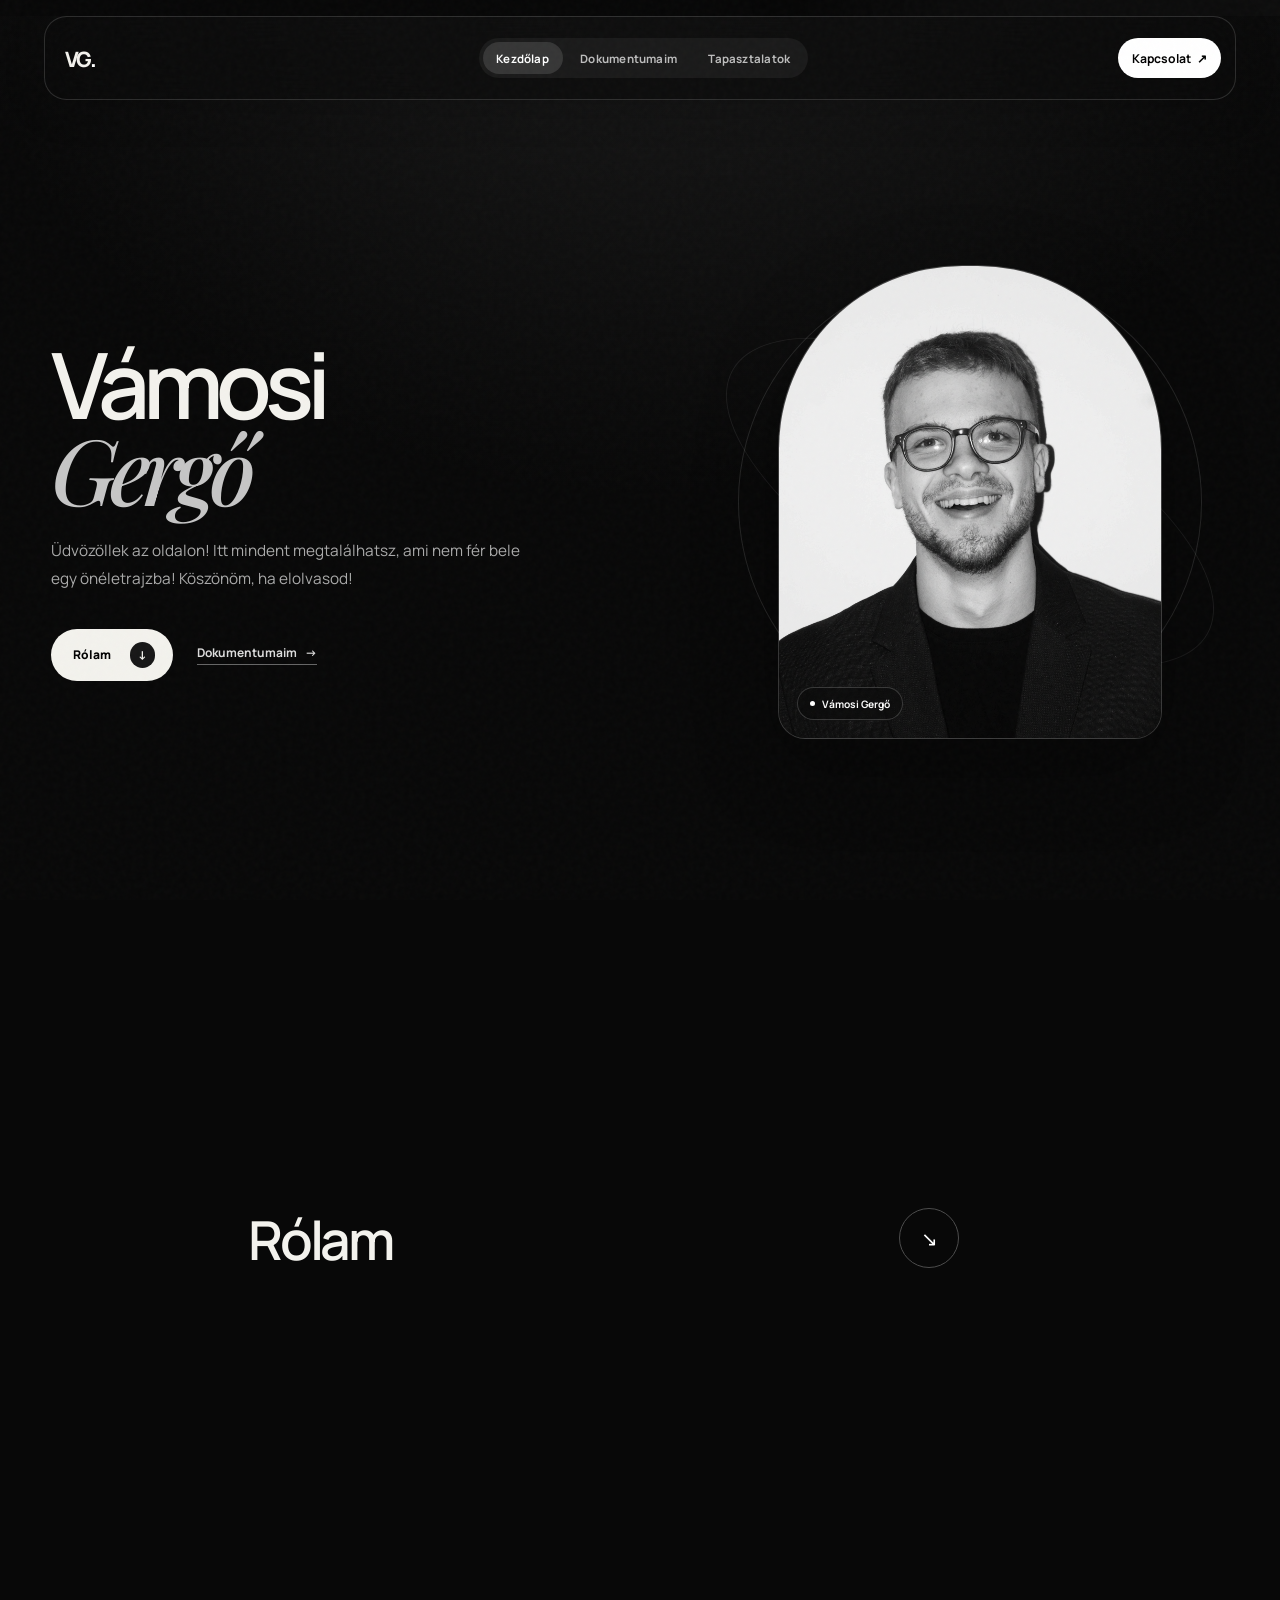
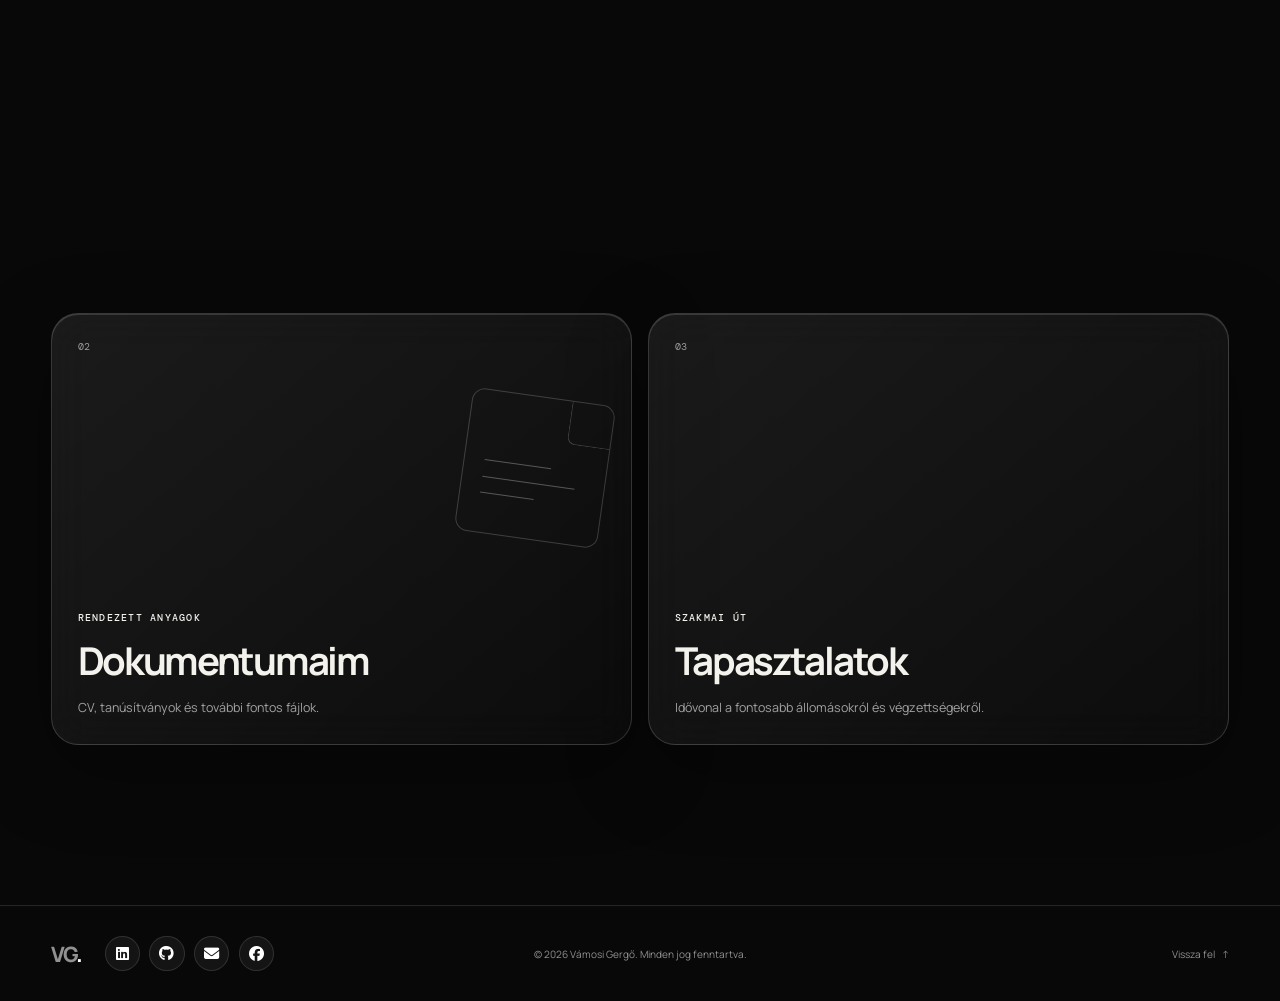
==== index.html @ 16d4373c "full_site" ====
<!doctype html>
<html lang="hu">
  <head>
    <meta charset="UTF-8" />
    <meta name="viewport" content="width=device-width, initial-scale=1.0" />
    <meta name="description" content="Vámosi Gergő személyes portfóliója." />
    <title>Vámosi Gergő — Portfólió</title>
    <link rel="stylesheet" href="styles.css" />
    <link rel="stylesheet" href="https://cdnjs.cloudflare.com/ajax/libs/font-awesome/6.5.2/css/all.min.css" />
  </head>
  <body data-page="home">
    <div class="noise" aria-hidden="true"></div>
    <div class="aurora aurora--one" aria-hidden="true"></div>
    <div class="aurora aurora--two" aria-hidden="true"></div>

    <header class="site-header">
      <a class="brand" href="index.html" aria-label="Vámosi Gergő — Kezdőlap">VG<span>.</span></a>
      <button class="nav-toggle" type="button" aria-label="Navigáció megnyitása" aria-expanded="false">
        <span></span><span></span>
      </button>
      <nav class="site-nav" aria-label="Fő navigáció">
        <a class="is-active" href="index.html">Kezdőlap</a>
        <a href="documents.html">Dokumentumaim</a>
        <a href="experience.html">Tapasztalatok</a>
      </nav>
      <a class="header-cta"  target="_blank"href="https://hu.linkedin.com/in/gergő-vámosi-6b84512a4">Kapcsolat <span aria-hidden="true">↗</span></a>
    </header>

    <main>
      <section class="hero page-shell">
        <div class="hero__copy reveal">
          <h1>Vámosi<br /><em>Gergő</em></h1>
          <p class="hero__text">Üdvözöllek az oldalon! Itt mindent megtalálhatsz, ami nem fér bele egy önéletrajzba! Köszönöm, ha elolvasod! </p>
          <div class="hero__actions">
            <a class="button button--light" href="#rolam">Rólam <span aria-hidden="true">↓</span></a>
            <a class="text-link" href="documents.html">Dokumentumaim <span aria-hidden="true">→</span></a>
          </div>
        </div>

        <div class="hero__visual reveal reveal--late">
          <div class="portrait-card glass-card">
            <!-- Cseréld az src értékét a saját képed elérési útjára, például: assets/gergo.jpg -->
            <img src="assets/vamosi_01.JPG" alt="Vámosi Gergő portréjának helye" />
            <div class="portrait-card__shine" aria-hidden="true"></div>
            <div class="portrait-card__tag"><span></span>Vámosi Gergő</div>
          </div>
          <div class="orbit orbit--one" aria-hidden="true"></div>
          <div class="orbit orbit--two" aria-hidden="true"></div>
          <p class="vertical-label"></p>
        </div>
      </section>

      

      <section class="intro page-shell" id="rolam">
        <p class="section-number reveal"></p>
        <div class="intro__statement reveal">
          <p>Rólam<span></span></p>
        </div>
        <div class="intro__meta reveal">
          <p></p>
          <a class="round-arrow" href="experience.html" aria-label="Tapasztalatok megnyitása"><span>↘</span></a>
        </div>
      </section>

      <section class="about page-shell reveal">
    <div class="about-card glass-card">
        <div class="about-content" id="aboutContent">

            <p>
                Vámosi Gergő vagyok, mérnökinformatikus hallgató az Óbudai Egyetemen, ahol mesterséges intelligencia specializáción folytatom tanulmányaimat. 
                Már az egyetemi éveim alatt is arra törekedek, hogy az elméleti tudást valódi projektekben és vállalati környezetben szerzett tapasztalatokkal egészítsem ki. 
                Hiszem, hogy a folyamatos fejlődés, az önképzés és az új technológiák iránti nyitottság azok az értékek, amelyek hosszú távon sikeressé tehetnek ebben a szakmában. 

                <br><br>

                Érettségimet és B2-es komplex angol nyelvvizsgámat a Vajda Péter Evangélikus Gimnáziumban szereztem. Ezekben az években kezdett el értékelni a technológia és a Mesterséges Intelligencia. 

                <br><br>

                Korábban a Magyar Telekomnál dolgoztam chat support pozícióban, ahol elsősorban ügyfelek technikai problémáit igyekeztem megoldani.
                Ez az időszak kiváló kommunikációs készséget, türelmet és proaktív szemléletet adott számomra, amelyek a mai napig fontos részét képezik a munkavégzésemnek.

                <br><br>

                Jelenleg IT Support Specialistként dolgozom az Orbico Hungary-nél, ahol napi szinten foglalkozom vállalati informatikai rendszerek támogatásával, és különböző Microsoft technológiák alkalmazásával. 
                A cégméretnek köszönhetően több szerepkörben is kipróbálhatom magam. Low-code/no-code programok karbantartásán is dolgozom, illetve ezeknek a továbbfejlesztését is végzem. Teljeskörűen elkészítettem egy Teamsbe integrált céges Copilot Agentet. Egyedi system prompt, knowledge management, illetve scenario kezelés. 
                
              

                <br><br>
                A legnagyobb érdeklődési területem a mesterséges intelligencia, különösen a gépi látás (Computer Vision), a mélytanulás és az intelligens automatizálási megoldások fejlesztése. Egyetemi szakdolgozatom témája a számítógépes látás gyakorlati alkalmazása a nagyüzemi állattartásban. Algoritmusokat vizsgálok, hogy melyek alkalmazhatóak a legmegbízhatóbban egy nagyüzemi környezetben.
                Több programozási nyelvet és technológiát is használok, többek között Python, C#, Java, Kotlin, SQL, HTML, CSS és JavaScript környezetekben dolgozom. Ismerem a .NET MAUI keretrendszert, relációs adatbázisokat, valamint adatfeldolgozási és gépi tanulási könyvtárakat, például az OpenCV-t, TensorFlow-t, Pandast és NumPy-t. Emellett foglalkoztam Apache Sparkkal, Databricks környezettel és Big Data technológiákkal is.
                Emellett pedig egy Prompt Engineering képzést is elvégeztem, ahol a legmodernebb promptolási technikákat ismerhettem meg.

                <br><br>
                A munka mellett fontos szerepet kap az életemben a sport és az egészséges életmód. Rendszeresen járok edzőterembe, mert úgy gondolom, hogy a fizikai és a mentális teljesítmény szorosan összefügg. Szabadidőmben szívesen foglalkozom videószerkesztéssel, weboldalak készítésével, valamint különböző személyes informatikai projektekkel is, amelyek lehetőséget adnak arra, hogy új technológiákat próbáljak ki és kreatív ötleteimet megvalósítsam.
                Nyitott, motivált és kitartó személyiségnek tartom magam. Szeretek csapatban dolgozni, ugyanakkor önállóan is hatékonyan oldom meg a rám bízott feladatokat - nem félek kérdezni. :D
            </p>
        </div>
        <div class="about-overlay" id="aboutOverlay"></div>
        <button id="aboutButton" class="about-button">
            ↓ Tovább olvasom
        </button>
    </div>
</section>

      <section class="feature-grid page-shell">
        <a class="feature-card glass-card tilt-card reveal" href="documents.html">
          <div class="feature-card__top"><span>02</span><span class="feature-card__arrow">↗</span></div>
          <div>
            <p class="feature-card__label">RENDEZETT ANYAGOK</p>
            <h2>Dokumentumaim</h2>
            <p>CV, tanúsítványok és további fontos fájlok.</p>
          </div>
          <div class="feature-card__symbol symbol-doc" aria-hidden="true"><i></i><i></i><i></i></div>
        </a>
        <a class="feature-card glass-card tilt-card reveal reveal--late" href="experience.html">
          <div class="feature-card__top"><span>03</span><span class="feature-card__arrow">↗</span></div>
          <div>
            <p class="feature-card__label">SZAKMAI ÚT</p>
            <h2>Tapasztalatok</h2>
            <p>Idővonal a fontosabb állomásokról és végzettségekről.</p>
          </div>
          <div class="feature-card__symbol symbol-path" aria-hidden="true"><i></i><i></i><i></i><i></i></div>
        </a>
      </section>

      

      
    </main>

   <footer class="site-footer page-shell">
  
  <div class="footer-left">
    <a class="brand" href="index.html">VG<span>.</span></a>
    
    <div class="footer-social">
      
      <a href="https://hu.linkedin.com/in/gergő-vámosi-6b84512a4" target="_blank" rel="noopener noreferrer" aria-label="LinkedIn">
        <i class="fa-brands fa-linkedin"></i>
      </a>
      
      
      <a href="https://github.com/..." target="_blank" rel="noopener noreferrer" aria-label="GitHub">
        <i class="fa-brands fa-github"></i>
      </a>
      
      
      <a href="mailto:vamosi.gergo04@gmail.com" aria-label="Email">
        <i class="fa-solid fa-envelope"></i>
      </a>
      
      
      <a href="https://www.facebook.com/profile.php?id=100009071117938" target="_blank" rel="noopener noreferrer" aria-label="Facebook">
        <i class="fa-brands fa-facebook"></i>
      </a>
    </div>
  </div>

  
  <p>© <span data-year></span> Vámosi Gergő. Minden jog fenntartva.</p>
  <a href="#top" class="back-to-top">Vissza fel <span>↑</span></a>
</footer>

    <script src="script.js"></script>
  </body>
</html>
---- styles.css ----
@import url('https://fonts.googleapis.com/css2?family=DM+Mono:wght@400;500&family=Manrope:wght@400;500;600;700;800&family=Playfair+Display:ital,wght@0,500;0,600;1,500;1,600&display=swap');

:root {
  --ink: #080808;
  --ink-soft: #101011;
  --paper: #f3f2ed;
  --muted: #888888;
  --line: rgba(255, 255, 255, 0.12);
  --glass: rgba(255, 255, 255, 0.05);
  --glass-strong: rgba(255, 255, 255, 0.1);
  --accent: #ffffff;
  --blue: #b0b0b0;
  --max-width: 1280px;
  --page-padding: clamp(1.25rem, 4vw, 4rem);
  --header-height: 5.25rem;
  --scroll-y: 0px;
}

* { box-sizing: border-box; }
html { scroll-behavior: smooth; background: var(--ink); }
body {
  min-width: 320px;
  margin: 0;
  overflow-x: hidden;
  color: var(--paper);
  background: radial-gradient(circle at 50% -10%, #1e1e1e 0, var(--ink) 46rem);
  font-family: "Manrope", "Helvetica Neue", Arial, sans-serif;
  -webkit-font-smoothing: antialiased;
}
a { color: inherit; text-decoration: none; }
button { font: inherit; }
::selection { color: var(--ink); background: var(--accent); }

.page-shell { width: min(100%, var(--max-width)); margin-inline: auto; padding-inline: var(--page-padding); }
.noise { position: fixed; z-index: 20; inset: 0; opacity: .035; pointer-events: none; background-image: url("data:image/svg+xml,%3Csvg viewBox='0 0 180 180' xmlns='http://www.w3.org/2000/svg'%3E%3Cfilter id='n'%3E%3CfeTurbulence type='fractalNoise' baseFrequency='.9' numOctaves='4' stitchTiles='stitch'/%3E%3C/filter%3E%3Crect width='100%25' height='100%25' filter='url(%23n)' opacity='.75'/%3E%3C/svg%3E"); }
.aurora { position: fixed; z-index: -1; width: 42rem; height: 42rem; border-radius: 50%; filter: blur(70px); pointer-events: none; opacity: .12; transform: translate3d(0, calc(var(--scroll-y) * -0.08), 0); will-change: transform; }
.aurora--one { top: -24rem; right: -16rem; background: #333333; }
.aurora--two { top: 40%; left: -30rem; background: #222222; opacity: .15; }
.aurora--three { right: -24rem; bottom: -18rem; background: #1a1a1a; opacity: .12; }

.site-header {
  position: sticky; z-index: 15; top: 1rem;
  display: grid; grid-template-columns: 1fr auto 1fr; align-items: center;
  width: min(calc(100% - 2rem), 1192px); height: var(--header-height); margin: 1rem auto 0;
  padding: 0 .85rem 0 1.25rem; border: 1px solid rgba(255,255,255,.14); border-radius: 1.4rem;
  background: rgba(10, 10, 11, .61); box-shadow: 0 8px 40px rgba(0,0,0,.18);
  backdrop-filter: blur(22px) saturate(130%); -webkit-backdrop-filter: blur(22px) saturate(130%);
  transition: height .35s ease, background .35s ease, border-color .35s ease, transform .35s ease;
}
body.is-scrolled .site-header { height: 4.25rem; background: rgba(10,10,11,.81); border-color: rgba(255,255,255,.2); }
.brand { display: inline-flex; width: fit-content; align-items: baseline; font-size: 1.32rem; font-weight: 800; letter-spacing: -.12em; }
.brand span { color: var(--accent); }
.site-nav { display: flex; gap: .25rem; align-items: center; padding: .25rem; border-radius: 999px; background: rgba(255,255,255,.05); }
.site-nav a { position: relative; padding: .55rem .85rem; border-radius: 999px; color: #bdbdbd; font-size: .72rem; font-weight: 700; letter-spacing: .02em; transition: color .2s, background .2s; }
.site-nav a:hover, .site-nav a.is-active { color: #fff; background: rgba(255,255,255,.12); }
.header-cta { justify-self: end; font-size: .76rem; font-weight: 700; color: #000; padding: .7rem .9rem; border-radius: 999px; background: var(--accent); transition: transform .2s ease, box-shadow .2s ease; }
.header-cta:hover { transform: translateY(-2px); box-shadow: 0 6px 24px rgba(255,255,255,.2); }
.header-cta span { margin-left: .25rem; }
.nav-toggle { display: none; }

.hero { min-height: calc(100svh - 7.25rem); display: grid; grid-template-columns: 1.05fr .95fr; align-items: center; gap: clamp(2rem, 7vw, 8rem); padding-top: clamp(5rem, 11vh, 9rem); padding-bottom: 5rem; }
.eyebrow, .section-number, .feature-card__label, .journey-node__type, .closing__small { margin: 0; color: var(--muted); font-family: "DM Mono", monospace; font-size: .65rem; font-weight: 500; letter-spacing: .12em; line-height: 1.5; }
.eyebrow { display: flex; align-items: center; gap: .6rem; color: #dedede; }
.eyebrow__dot { width: .45rem; height: .45rem; border-radius: 50%; background: var(--accent); box-shadow: 0 0 0 .22rem rgba(255,255,255,.15); }
.hero h1, .page-heading h1 { max-width: 9ch; margin: 1.25rem 0 1.5rem; font-size: clamp(3.7rem, 7.15vw, 7.4rem); font-weight: 600; letter-spacing: -.075em; line-height: .93; }
h1 em { color: #c6c6c6; font-family: "Playfair Display", Georgia, serif; font-weight: 500; letter-spacing: -.08em; }
.hero__text { max-width: 31rem; margin: 0; color: #aaa; font-size: clamp(.93rem, 1.2vw, 1.05rem); line-height: 1.8; }
.hero__actions { display: flex; align-items: center; gap: 1.5rem; margin-top: 2.25rem; }
.button { display: inline-flex; align-items: center; gap: 1.2rem; padding: .85rem 1.1rem .85rem 1.35rem; border-radius: 999px; font-size: .75rem; font-weight: 800; transition: transform .2s ease, background .2s ease; }
.button--light { color: #000; background: var(--paper); }
.button--light:hover { transform: translateY(-3px); background: #fff; }
.button span { display: grid; place-items: center; width: 1.6rem; height: 1.6rem; border-radius: 50%; color: var(--paper); background: #171717; }
.text-link { display: inline-flex; align-items: center; gap: .5rem; color: #ddd; border-bottom: 1px solid #666; padding-bottom: .2rem; font-size: .75rem; font-weight: 700; transition: color .2s, border-color .2s; }
.text-link:hover { color: var(--accent); border-color: var(--accent); }

.hero__visual { position: relative; display: grid; place-items: center; min-height: 30rem; }
.portrait-card { position: relative; z-index: 2; width: min(100%, 24rem); aspect-ratio: .81; overflow: hidden; border-radius: 11.5rem 11.5rem 1.7rem 1.7rem; transform: translateY(calc(var(--scroll-y) * -.035)); transition: transform .15s linear; }
.glass-card { overflow: hidden; border: 1px solid rgba(255,255,255,.16); background: linear-gradient(140deg, rgba(255,255,255,.08), rgba(255,255,255,.02)); box-shadow: inset 0 1px 0 rgba(255,255,255,.14), 0 25px 80px rgba(0,0,0,.35); backdrop-filter: blur(20px) saturate(125%); -webkit-backdrop-filter: blur(20px) saturate(125%); }
.portrait-card img { width: 100%; height: 100%; display: block; object-fit: cover; }
.portrait-card__shine { position: absolute; inset: 0; pointer-events: none; background: linear-gradient(114deg, transparent 25%, rgba(255,255,255,.25) 48%, transparent 61%); transform: translateX(-110%) skewX(-15deg); animation: shine 8s ease-in-out infinite; }
.portrait-card__tag { position: absolute; bottom: 1.1rem; left: 1.1rem; display: flex; align-items: center; gap: .45rem; padding: .55rem .72rem; border: 1px solid rgba(255,255,255,.18); border-radius: 999px; background: rgba(4,4,4,.33); backdrop-filter: blur(12px); color: #fafafa; font-size: .64rem; font-weight: 700; }
.portrait-card__tag span { width: .35rem; height: .35rem; border-radius: 50%; background: var(--accent); }
.orbit { position: absolute; border: 1px solid rgba(255,255,255,.12); border-radius: 50%; }
.orbit--one { width: 29rem; height: 29rem; transform: rotate(-28deg); }
.orbit--two { width: 34rem; height: 14rem; transform: rotate(29deg); border-color: rgba(255,255,255,.08); }
.vertical-label { position: absolute; z-index: 3; right: -2.6rem; bottom: 2rem; margin: 0; color: #858585; font-family: "DM Mono", monospace; font-size: .55rem; letter-spacing: .15em; writing-mode: vertical-rl; }

.intro { display: grid; grid-template-columns: .4fr 1.5fr .8fr; gap: 2rem; align-items: end; padding-top: 9rem; padding-bottom: 9rem; }
.intro__statement p { max-width: 12.5ch; margin: 0; font-size: clamp(2.25rem, 4.2vw, 4.7rem); font-weight: 600; letter-spacing: -.06em; line-height: 1.04; }
.intro__statement span { color: #777; }
.intro__meta { display: flex; flex-direction: column; justify-content: space-between; min-height: 15rem; gap: 2rem; }
.intro__meta > p { margin: 0; color: #9b9b9b; font-size: .82rem; line-height: 1.8; }
.round-arrow { display: grid; width: 3.75rem; height: 3.75rem; place-items: center; border: 1px solid #4d4d4d; border-radius: 50%; color: var(--accent); font-size: 1.25rem; transition: transform .25s ease, color .25s, background .25s; }
.round-arrow:hover { color: #000; background: var(--accent); transform: rotate(45deg); }

.feature-grid { display: grid; grid-template-columns: repeat(2, 1fr); gap: 1rem; padding-bottom: 10rem; }
.feature-card { position: relative; min-height: 27rem; display: flex; flex-direction: column; justify-content: space-between; padding: 1.6rem; border-radius: 1.7rem; transition: border-color .3s ease, background .3s ease; transform-style: preserve-3d; }
.feature-card:hover { border-color: rgba(255,255,255,.4); background: linear-gradient(140deg, rgba(255,255,255,.08), rgba(255,255,255,.02)); }
.feature-card__top { display: flex; justify-content: space-between; color: #9d9d9d; font-family: "DM Mono", monospace; font-size: .65rem; }
.feature-card__arrow { display: grid; place-items: center; width: 2rem; height: 2rem; border-radius: 50%; color: #000; background: var(--accent); font-family: sans-serif; font-size: 1rem; opacity: 0; transform: translate(-.4rem, .4rem); transition: opacity .25s, transform .25s; }
.feature-card:hover .feature-card__arrow { opacity: 1; transform: none; }
.feature-card__label { color: var(--paper); }
.feature-card h2 { margin: .5rem 0 .6rem; font-size: clamp(1.8rem, 3vw, 3rem); letter-spacing: -.06em; }
.feature-card > div:nth-child(2) > p:last-child { max-width: 22rem; margin: 0; color: #a3a3a3; font-size: .78rem; line-height: 1.75; }
.feature-card__symbol { position: absolute; top: 19%; right: 1.5rem; width: 9rem; height: 9rem; opacity: .35; transform: translateZ(1px); }
.symbol-doc { border: 1px solid #949494; border-radius: .8rem; transform: rotate(8deg); }
.symbol-doc::before { content: ""; position: absolute; top: 0; right: 0; width: 2.6rem; height: 2.6rem; border-left: 1px solid #949494; border-bottom: 1px solid #949494; border-radius: 0 0 0 .5rem; }
.symbol-doc i { position: absolute; left: 1.25rem; display: block; height: 1px; background: #d8d8d8; }
.symbol-doc i:nth-child(1) { top: 4.3rem; width: 4.2rem; }.symbol-doc i:nth-child(2) { top: 5.35rem; width: 5.8rem; }.symbol-doc i:nth-child(3) { top: 6.4rem; width: 3.4rem; }
.symbol-path i { position: absolute; display: block; width: .8rem; height: .8rem; border: 1px solid var(--accent); border-radius: 50%; background: #141414; }.symbol-path::before, .symbol-path::after { content:""; position:absolute; width: 5.3rem; height: 2.8rem; border-top: 1px solid #8a8a8a; border-radius: 50%; }.symbol-path::before { top: 2rem; left: 1rem; transform: rotate(28deg); }.symbol-path::after { top: 5rem; right: .6rem; transform: rotate(-35deg); }.symbol-path i:nth-child(1){top:1.3rem;left:.8rem}.symbol-path i:nth-child(2){top:3.3rem;right:1rem}.symbol-path i:nth-child(3){bottom:2.5rem;left:2rem}.symbol-path i:nth-child(4){bottom:.8rem;right:.8rem;background:var(--accent);box-shadow:0 0 1.3rem rgba(255,255,255,.5)}

.closing { padding-top: 6rem; padding-bottom: 7.5rem; border-top: 1px solid var(--line); }
.closing__small { margin-top: 4rem; color: #ccc; }
.closing__mail { display: inline-block; margin-top: .5rem; font-size: clamp(2.5rem, 7vw, 7.8rem); font-weight: 600; letter-spacing: -.09em; line-height: 1; transition: color .25s ease; }
.closing__mail:hover { color: #888888; }.closing__mail span { display: inline-block; margin-left: .1em; font-size: .48em; vertical-align: top; transform: rotate(0); transition: transform .25s ease; }.closing__mail:hover span { transform: translate(.15em, -.15em); }

.site-footer { display: grid; grid-template-columns: 1fr auto 1fr; gap: 1rem; align-items: center; min-height: 6rem; border-top: 1px solid var(--line); color: #919191; font-size: .63rem; }
.site-footer > p { margin: 0; text-align: center; }.back-to-top { justify-self: end; transition: color .2s; }.back-to-top:hover { color: var(--accent); }.back-to-top span { margin-left: .3rem; }

/* Inner pages */
.subpage-main { padding-top: clamp(6rem, 12vw, 10rem); padding-bottom: 8rem; }
.page-heading { max-width: 57rem; padding-bottom: clamp(5rem, 12vw, 10rem); }
.page-heading h1 { max-width: none; font-size: clamp(3.2rem, 7vw, 7rem); }.page-heading__lead { max-width: 36rem; margin: 2rem 0 0; color: #a7a7a7; font-size: .92rem; line-height: 1.8; }
.documents-section { padding-top: 1.25rem; border-top: 1px solid var(--line); }.documents-section__heading { display: flex; justify-content: space-between; padding: 1rem 0 2rem; color: #a1a1a1; font-family: "DM Mono", monospace; font-size: .62rem; letter-spacing: .1em; }.documents-section__heading > p { margin: 0; }
.document-grid { display: grid; grid-template-columns: repeat(2, 1fr); gap: 1rem; }.document-card { min-height: 17.5rem; display: flex; flex-direction: column; justify-content: space-between; padding: 1.5rem; border-radius: 1.5rem; transition: border-color .25s, background .25s; transform-style: preserve-3d; }.document-card:hover { border-color: rgba(255,255,255,.35); background: rgba(255,255,255,.06); }.document-card__icon { position: relative; width: 4rem; height: 4.8rem; padding-top: 2.65rem; border: 1px solid var(--accent); border-radius: .5rem; color: var(--accent); background: rgba(255,255,255,.05); font-family: "DM Mono", monospace; font-size: .62rem; font-weight: 500; text-align: center; }.document-card__icon::after { content:""; position:absolute; top:-1px; right:-1px; width:1.2rem; height:1.2rem; border-left:1px solid var(--accent); border-bottom:1px solid var(--accent); border-radius:0 0 0 .3rem; background:#141414; }.document-card__icon i { position: absolute; top: 0; right: 0; width: 0; height: 0; border-top: 1.15rem solid rgba(255,255,255,.25); border-left: 1.15rem solid transparent; }.document-card__icon--blue { color: #cccccc; border-color: #cccccc; background: rgba(200,200,200,.05); }.document-card__icon--blue::after { border-color: #cccccc; background:#141414; }.document-card__icon--blue i { border-top-color:rgba(200,200,200,.25); }.document-card__icon--violet { color:#999999; border-color:#999999; background:rgba(150,150,150,.05); }.document-card__icon--violet::after { border-color:#999999; background:#141414; }.document-card__icon--violet i { border-top-color:rgba(150,150,150,.25); }.document-card__icon--orange { color:#666666; border-color:#666666; background:rgba(100,100,100,.05); }.document-card__icon--orange::after { border-color:#666666; background:#141414; }.document-card__icon--orange i { border-top-color:rgba(100,100,100,.25); }
.document-card__copy p { margin: 0; color: #9c9c9c; font-family: "DM Mono", monospace; font-size: .58rem; letter-spacing: .1em; }.document-card__copy h2 { margin: .65rem 0 1rem; font-size: 1.45rem; letter-spacing: -.055em; }.document-card__copy span { color: #d1d1d1; font-size: .7rem; font-weight: 700; }.document-card__copy b { display: inline-block; margin-left: .25rem; font-size: .9rem; transition: transform .2s; }.document-card:hover .document-card__copy b { transform: translate(.2rem,-.2rem); }
.info-strip { display: grid; grid-template-columns: auto 1fr 1fr; align-items: center; gap: 1.75rem; margin-top: 5.5rem; padding: 1.35rem 1.5rem; border-radius: 1.3rem; }.info-strip__icon { display: grid; width: 3rem; height: 3rem; place-items:center; border-radius: 50%; color: #000; background: var(--accent); font-size: 1.4rem; }.info-strip p { margin: 0; color: #a2a2a2; font-size: .7rem; line-height: 1.7; }.info-strip div p { margin-bottom: .35rem; color: #dedede; font-family: "DM Mono", monospace; font-size: .57rem; letter-spacing: .1em; }.info-strip h2 { margin: 0; font-size: 1rem; letter-spacing: -.04em; }.info-strip code { color: #eee; font-family: "DM Mono", monospace; font-size: .65rem; }

/* Experience journey */
.journey__intro { display: flex; justify-content: space-between; align-items: center; padding: 1.2rem 0 2rem; border-top: 1px solid var(--line); }.journey__now { display:flex; align-items:center; gap:.45rem; margin:0; color:#b1b1b1; font-family:"DM Mono",monospace; font-size:.58rem; letter-spacing:.08em; }.journey__now span { width:.45rem; height:.45rem; border-radius:50%; background:var(--accent); box-shadow:0 0 0 .22rem rgba(255,255,255,.15), 0 0 1.1rem rgba(255,255,255,.4); animation:pulse 2s infinite; }
.journey-track { position: relative; padding: 2rem 0 1rem; }.journey-track__line { position:absolute; top:1rem; bottom:1rem; left:50%; width:1px; overflow:hidden; background:rgba(255,255,255,.16); }.journey-track__line i { display:block; width:100%; height:100%; background:linear-gradient(var(--accent),var(--blue),rgba(255,255,255,.1)); transform:scaleY(0); transform-origin:top; transition:transform 1.8s cubic-bezier(.16,1,.3,1); }.journey-track.is-visible .journey-track__line i { transform:scaleY(1); }
.journey-node { position:relative; width:50%; padding-bottom:4rem; }.journey-node--left { padding-right:clamp(2rem,6vw,6.8rem); }.journey-node--right { margin-left:50%; padding-left:clamp(2rem,6vw,6.8rem); }.journey-node__dot { position:absolute; z-index:2; top:2rem; display:grid; width:1.45rem; height:1.45rem; place-items:center; border:1px solid rgba(255,255,255,.36); border-radius:50%; background:#151515; }.journey-node--left .journey-node__dot { right:-.72rem; }.journey-node--right .journey-node__dot { left:-.72rem; }.journey-node__dot span { display:block; width:.42rem; height:.42rem; border-radius:50%; background:#ddd; transition:background .4s, box-shadow .4s; }.journey-node--current .journey-node__dot span { background:var(--accent); box-shadow:0 0 1rem var(--accent); }.journey-node__card { position:relative; min-height:17rem; padding:1.6rem; border-radius:1.5rem; }.journey-node__card::before { content:""; position:absolute; top:2.4rem; width:clamp(1.7rem,5vw,6rem); height:1px; background:linear-gradient(90deg,transparent,rgba(255,255,255,.3)); }.journey-node--left .journey-node__card::before { right:calc(clamp(1.7rem,5vw,6rem) * -1); }.journey-node--right .journey-node__card::before { left:calc(clamp(1.7rem,5vw,6rem) * -1); transform:rotate(180deg); }.journey-node__date { margin:0; color:#cccccc; font-family:"DM Mono",monospace; font-size:.64rem; letter-spacing:.1em; }.journey-node__type { margin:1.6rem 0 .5rem; }.journey-node__card h2 { margin:0; font-size:clamp(1.6rem,2.5vw,2.6rem); letter-spacing:-.07em; line-height:1; }.journey-node__card > p:nth-of-type(3) { max-width:24rem; margin:1rem 0 1.5rem; color:#a5a5a5; font-size:.72rem; line-height:1.75; }.tag-row { display:flex; flex-wrap:wrap; gap:.4rem; }.tag-row span { padding:.32rem .5rem; border:1px solid rgba(255,255,255,.17); border-radius:999px; color:#b9b9b9; font-family:"DM Mono",monospace; font-size:.53rem; letter-spacing:.07em; }.journey-node--current .journey-node__card { border-color:rgba(255,255,255,.35); background:linear-gradient(130deg,rgba(255,255,255,.08),rgba(255,255,255,.02)); }
.skills { display:grid; grid-template-columns:.75fr 1.25fr; gap:4rem; align-items:start; margin-top:5rem; padding:4rem 0 0; border-top:1px solid var(--line); }.skills h2 { margin:.5rem 0 0; font-size:clamp(2.3rem,4vw,4rem); letter-spacing:-.07em; }.skills__list { display:flex; flex-wrap:wrap; gap:.6rem; }.skills__list span { padding:.75rem .95rem; border:1px solid rgba(255,255,255,.18); border-radius:999px; color:#ddd; font-family:"DM Mono",monospace; font-size:.6rem; letter-spacing:.08em; transition:background .2s,color .2s,transform .2s; }.skills__list span:hover { color:#000; border-color:var(--accent); background:var(--accent); transform:translateY(-.2rem); }

/* Motion & Scroll Animations */
.reveal { opacity:0; transform:translateY(2.5rem); transition:opacity .8s cubic-bezier(.16,1,.3,1), transform .8s cubic-bezier(.16,1,.3,1); will-change: opacity, transform; }
.reveal.is-visible { opacity:1; transform:translateY(0); }
.reveal--late { transition-delay:.15s; }

@keyframes shine { 0%,58%,100% { transform:translateX(-115%) skewX(-15deg); } 75% { transform:translateX(130%) skewX(-15deg); } }
@keyframes pulse { 0%,100% { transform:scale(1); } 50% { transform:scale(.72); } }

@media (max-width: 800px) {
  :root { --header-height: 4.6rem; }
  .site-header { grid-template-columns: 1fr auto; top:.55rem; width:calc(100% - 1.1rem); margin-top:.55rem; padding:0 .7rem 0 1.05rem; border-radius:1.2rem; }.site-header.is-menu-open { background:rgba(10,10,11,.94); }.header-cta { display:none; }.nav-toggle { position:relative; z-index:2; display:grid; gap:.32rem; width:2.65rem; height:2.65rem; place-content:center; padding:0; border:0; border-radius:50%; color:#fff; background:rgba(255,255,255,.1); cursor:pointer; }.nav-toggle span { display:block; width:1rem; height:1px; background:currentColor; transition:transform .2s; }.site-header.is-menu-open .nav-toggle span:first-child { transform:translateY(2.5px) rotate(45deg); }.site-header.is-menu-open .nav-toggle span:last-child { transform:translateY(-2.5px) rotate(-45deg); }.site-nav { position:absolute; top:calc(100% + .5rem); left:0; right:0; display:grid; gap:.2rem; padding:.55rem; border:1px solid rgba(255,255,255,.14); border-radius:1.2rem; opacity:0; visibility:hidden; transform:translateY(-.8rem); background:rgba(18,18,19,.9); backdrop-filter:blur(20px); transition:opacity .2s,visibility .2s,transform .2s; }.site-header.is-menu-open .site-nav { opacity:1; visibility:visible; transform:none; }.site-nav a { padding:.8rem .9rem; }
  .hero { grid-template-columns:1fr; min-height:auto; padding-top:5rem; padding-bottom:6rem; gap:3.5rem; }.hero__visual { min-height:25rem; grid-row:1; }.portrait-card { width:min(82%,22rem); }.orbit--one { width:24rem; height:24rem; }.orbit--two { width:27rem; height:11rem; }.vertical-label { right:0; bottom:0; }.intro { grid-template-columns:1fr; gap:2.5rem; padding-top:6rem; padding-bottom:6rem; }.intro__meta { min-height:auto; max-width:30rem; }.round-arrow { margin-top:.5rem; }.feature-grid { grid-template-columns:1fr; padding-bottom:6rem; }.feature-card { min-height:22rem; }.closing { padding-top:4rem; padding-bottom:5rem; }.site-footer { grid-template-columns:1fr auto; padding-top:1.3rem; padding-bottom:1.3rem; }.site-footer > p { grid-column:1/-1; grid-row:2; order:3; text-align:left; }.back-to-top { grid-column:2; grid-row:1; }
  .subpage-main { padding-top:5rem; padding-bottom:5rem; }.page-heading { padding-bottom:5rem; }.document-grid { grid-template-columns:1fr; }.document-card { min-height:15rem; }.info-strip { grid-template-columns:auto 1fr; gap:1rem; margin-top:3rem; }.info-strip > p { grid-column:1/-1; }.journey__intro { align-items:flex-start; gap:1rem; flex-direction:column; }.journey-track__line { left:.7rem; }.journey-node, .journey-node--right { width:100%; margin-left:0; padding-left:3rem; padding-right:0; padding-bottom:2.5rem; }.journey-node--left .journey-node__dot, .journey-node--right .journey-node__dot { left:0; right:auto; }.journey-node__card::before { display:none; }.skills { grid-template-columns:1fr; gap:2rem; margin-top:2rem; padding-top:3rem; }
}
@media (max-width: 460px) { .hero h1, .page-heading h1 { font-size:3.15rem; }.hero__actions { gap:1rem; }.text-link { font-size:.67rem; }.portrait-card { width:85%; }.orbit--one { width:19rem; height:19rem; }.orbit--two { width:22rem; }.document-card__copy h2 { font-size:1.3rem; }.info-strip { padding:1.15rem; }.info-strip h2 { font-size:.9rem; }.site-footer { font-size:.55rem; } }
@media (prefers-reduced-motion: reduce) { *, *::before, *::after { scroll-behavior:auto !important; animation-duration:.01ms !important; animation-iteration-count:1 !important; transition-duration:.01ms !important; }.reveal { opacity:1; transform:none; } }
/* ===========================
   ABOUT SECTION
=========================== */

.about{

    padding-bottom:8rem;

}

.about-card{

    position:relative;

    padding:3rem;

    border-radius:2rem;

}

.about-card h2{

    margin:0 0 2rem;

    font-size:2rem;

    letter-spacing:-0.05em;

}

.about-content{

    max-height:220px;

    overflow:hidden;

    transition:max-height .8s cubic-bezier(.16,1,.3,1);

}

.about-content.open{

    max-height:2500px;

}

.about-content p{

    margin:0;

    color:#b5b5b5;

    font-size:1rem;

    line-height:2;

}

.about-overlay{

    position:absolute;

    left:3rem;

    right:3rem;

    bottom:6rem;

    height:140px;

    pointer-events:none;

    background:linear-gradient(

        rgba(8,8,8,0),

        rgba(8,8,8,.75),

        rgba(8,8,8,1)

    );

    transition:opacity .35s ease;

}

.about-overlay.hide{

    opacity:0;

}

.about-button{

    display:block;

    margin:2rem auto 0;

    border:none;

    outline:none;

    cursor:pointer;

    color:#fff;

    background:transparent;

    font-weight:700;

    font-size:.95rem;

    letter-spacing:.05em;

    transition:.25s;

}

.about-button:hover{

    transform:translateY(-2px);

    color:#d5d5d5;

}

/* =========================================
   Lábléc közösségi ikonok
========================================= */

.footer-left {
  display: flex;
  align-items: center;
  gap: 1.5rem;
}

.footer-social {
  display: flex;
  align-items: center;
  gap: 0.6rem;
}

.footer-social a {
  display: grid;
  place-items: center;
  width: 2.2rem;
  height: 2.2rem;
  border-radius: 50%;
  background: rgba(255, 255, 255, 0.05);
  border: 1px solid rgba(255, 255, 255, 0.12);
  color: #ffffff; /* Fehér ikonok */
  font-size: 0.95rem;
  transition: transform 0.25s ease, background 0.25s ease, border-color 0.25s ease, color 0.25s ease, box-shadow 0.25s ease;
}

/* Hover effektus: felemelkedik és fehéren világít */
.footer-social a:hover {
  background: var(--accent);
  color: #000000;
  border-color: var(--accent);
  transform: translateY(-3px);
  box-shadow: 0 0 15px rgba(255, 255, 255, 0.35);
}

/* Mobil nézet igazítása */
@media (max-width: 800px) {
  .footer-left {
    flex-wrap: wrap;
    gap: 1rem;
    grid-column: 1 / -1;
    grid-row: 1;
  }
}
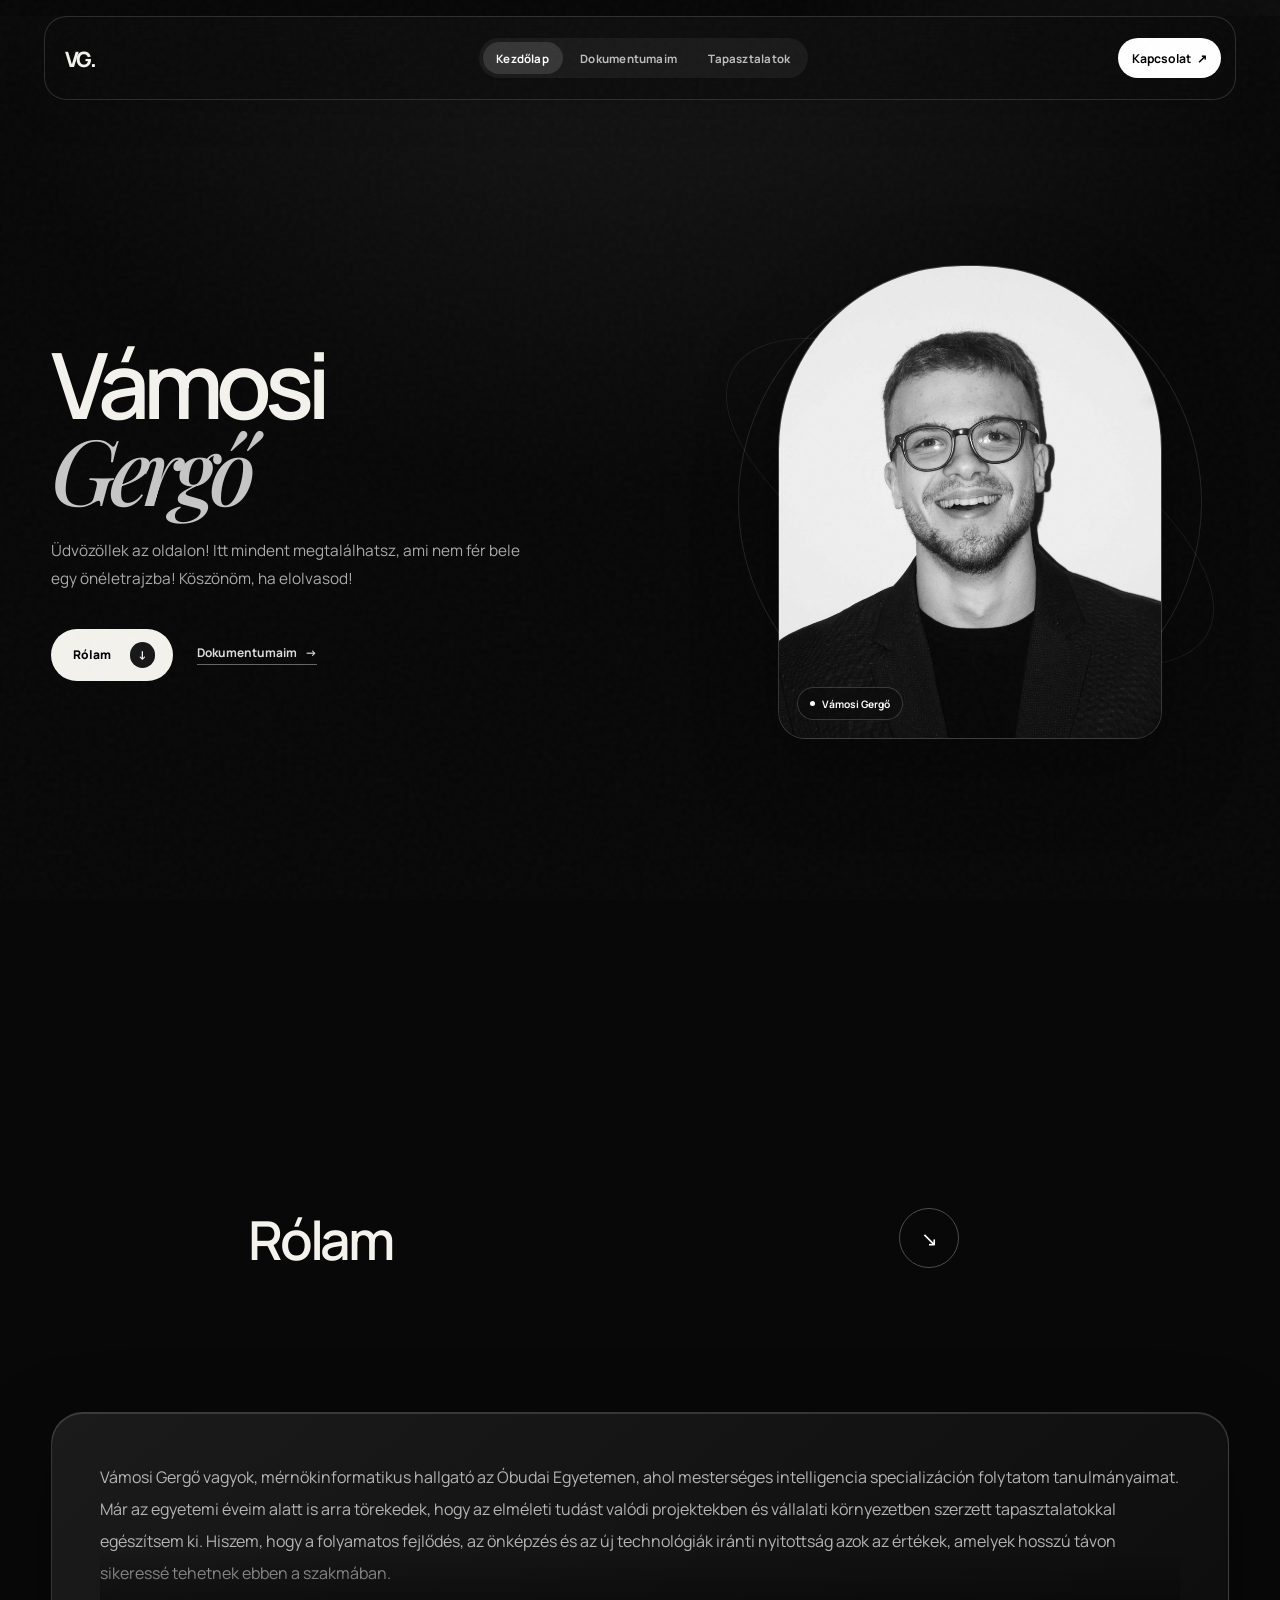
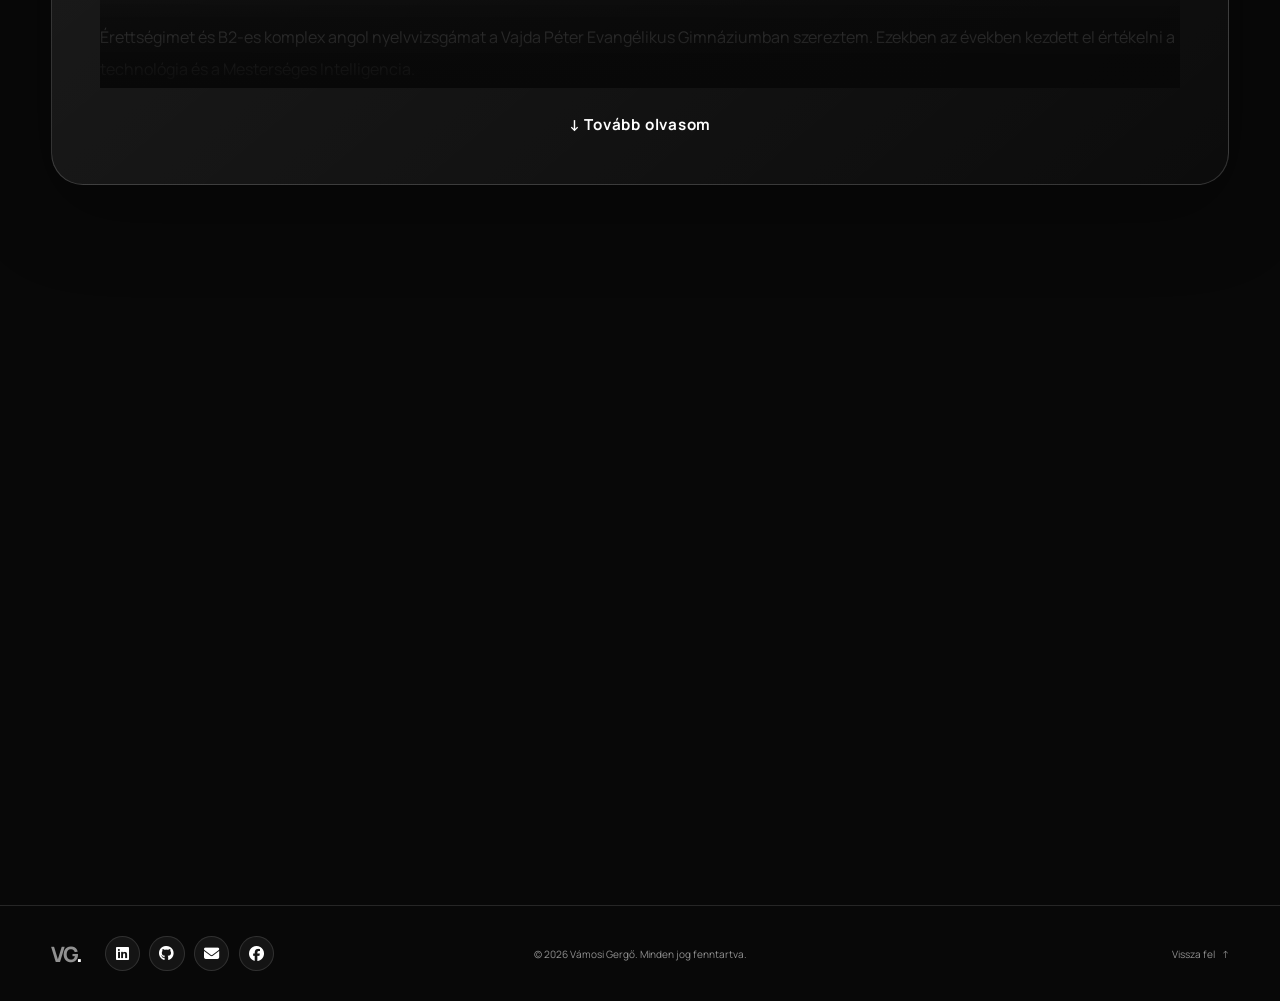
==== commit c0e72262: "minor changes" ====
--- a/index.html
+++ b/index.html
@@ -24,6 +24,7 @@
         <a href="experience.html">Tapasztalatok</a>
       </nav>
       <a class="header-cta"  target="_blank"href="https://hu.linkedin.com/in/gergő-vámosi-6b84512a4">Kapcsolat <span aria-hidden="true">↗</span></a>
+      
     </header>
 
     <main>
@@ -39,7 +40,6 @@
 
         <div class="hero__visual reveal reveal--late">
           <div class="portrait-card glass-card">
-            <!-- Cseréld az src értékét a saját képed elérési útjára, például: assets/gergo.jpg -->
             <img src="assets/vamosi_01.JPG" alt="Vámosi Gergő portréjának helye" />
             <div class="portrait-card__shine" aria-hidden="true"></div>
             <div class="portrait-card__tag"><span></span>Vámosi Gergő</div>
@@ -143,7 +143,7 @@
       </a>
       
       
-      <a href="https://github.com/..." target="_blank" rel="noopener noreferrer" aria-label="GitHub">
+      <a href="https://github.com/vamosigergo" target="_blank" rel="noopener noreferrer" aria-label="GitHub">
         <i class="fa-brands fa-github"></i>
       </a>
       
--- a/styles.css
+++ b/styles.css
@@ -274,9 +274,7 @@
 
 }
 
-/* =========================================
-   Lábléc közösségi ikonok
-========================================= */
+
 
 .footer-left {
   display: flex;
@@ -298,12 +296,12 @@
   border-radius: 50%;
   background: rgba(255, 255, 255, 0.05);
   border: 1px solid rgba(255, 255, 255, 0.12);
-  color: #ffffff; /* Fehér ikonok */
+  color: #ffffff;
   font-size: 0.95rem;
   transition: transform 0.25s ease, background 0.25s ease, border-color 0.25s ease, color 0.25s ease, box-shadow 0.25s ease;
 }
 
-/* Hover effektus: felemelkedik és fehéren világít */
+
 .footer-social a:hover {
   background: var(--accent);
   color: #000000;
@@ -312,7 +310,7 @@
   box-shadow: 0 0 15px rgba(255, 255, 255, 0.35);
 }
 
-/* Mobil nézet igazítása */
+
 @media (max-width: 800px) {
   .footer-left {
     flex-wrap: wrap;
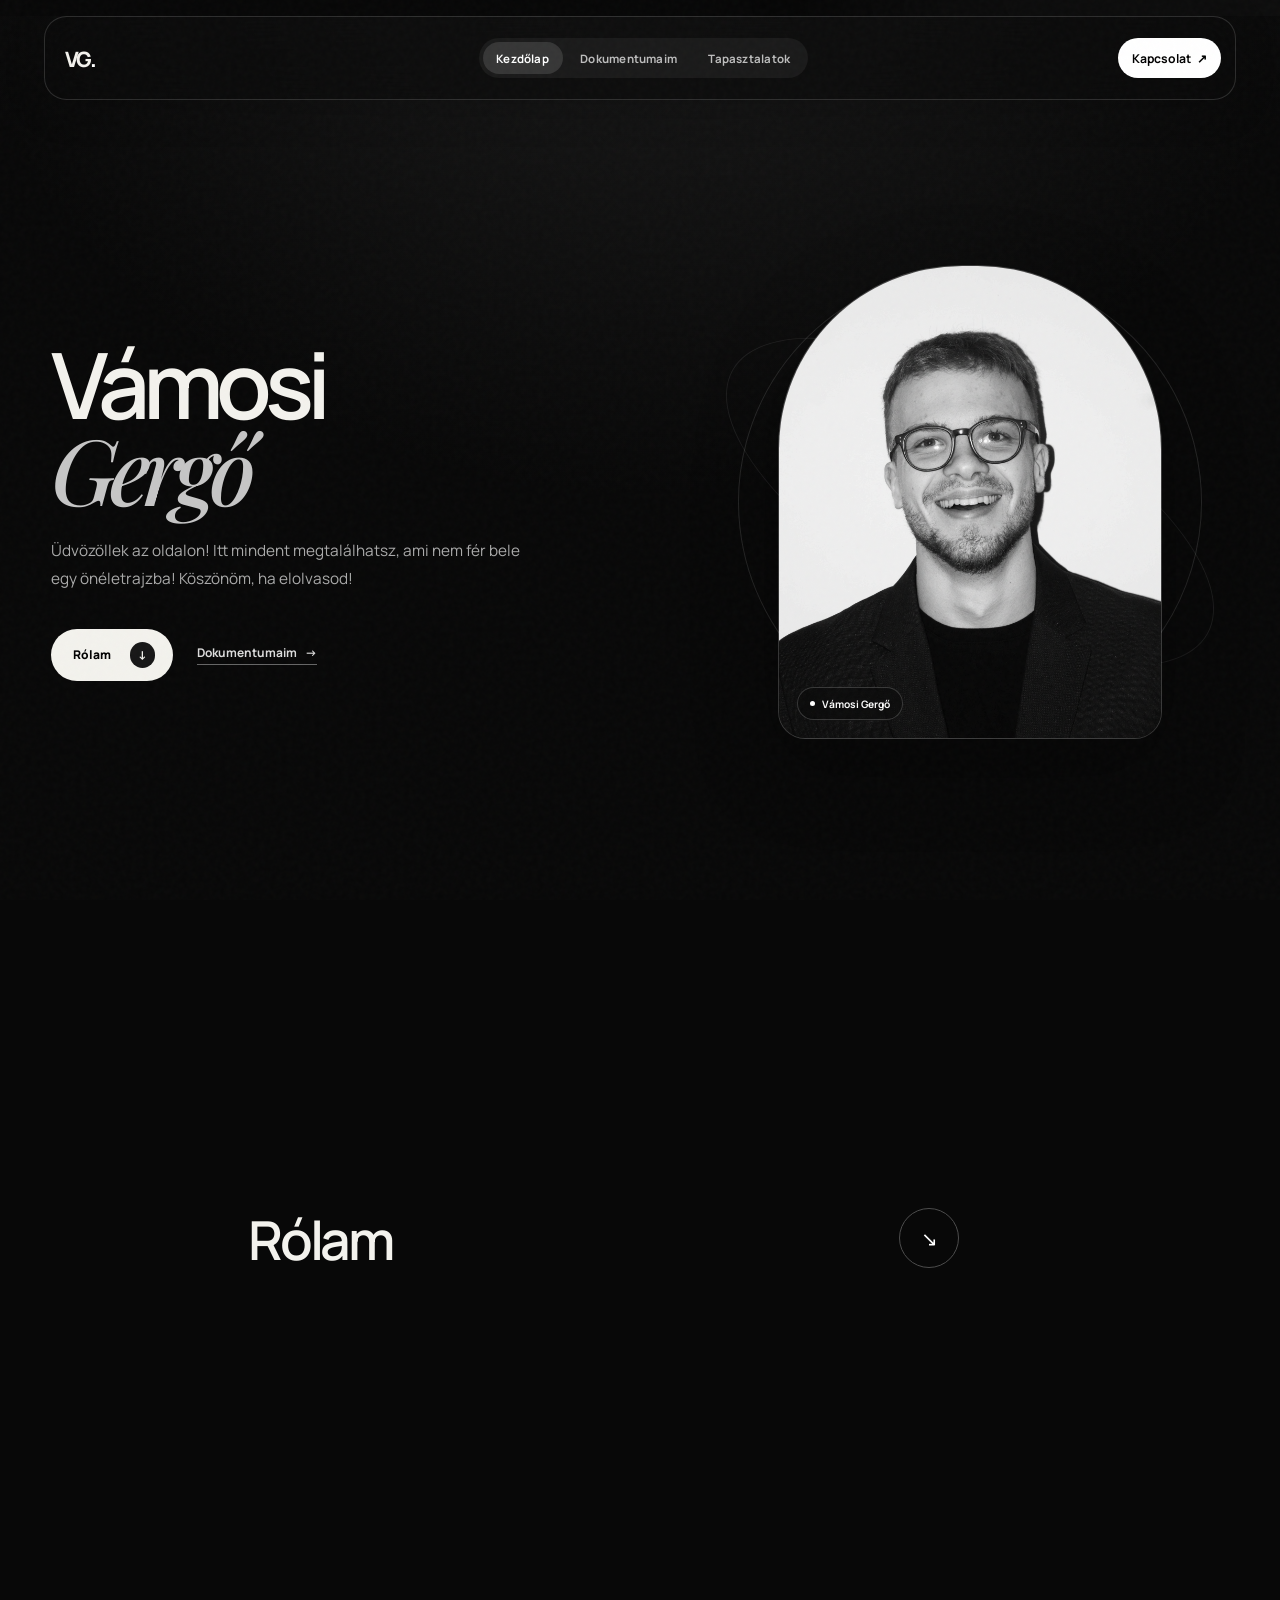
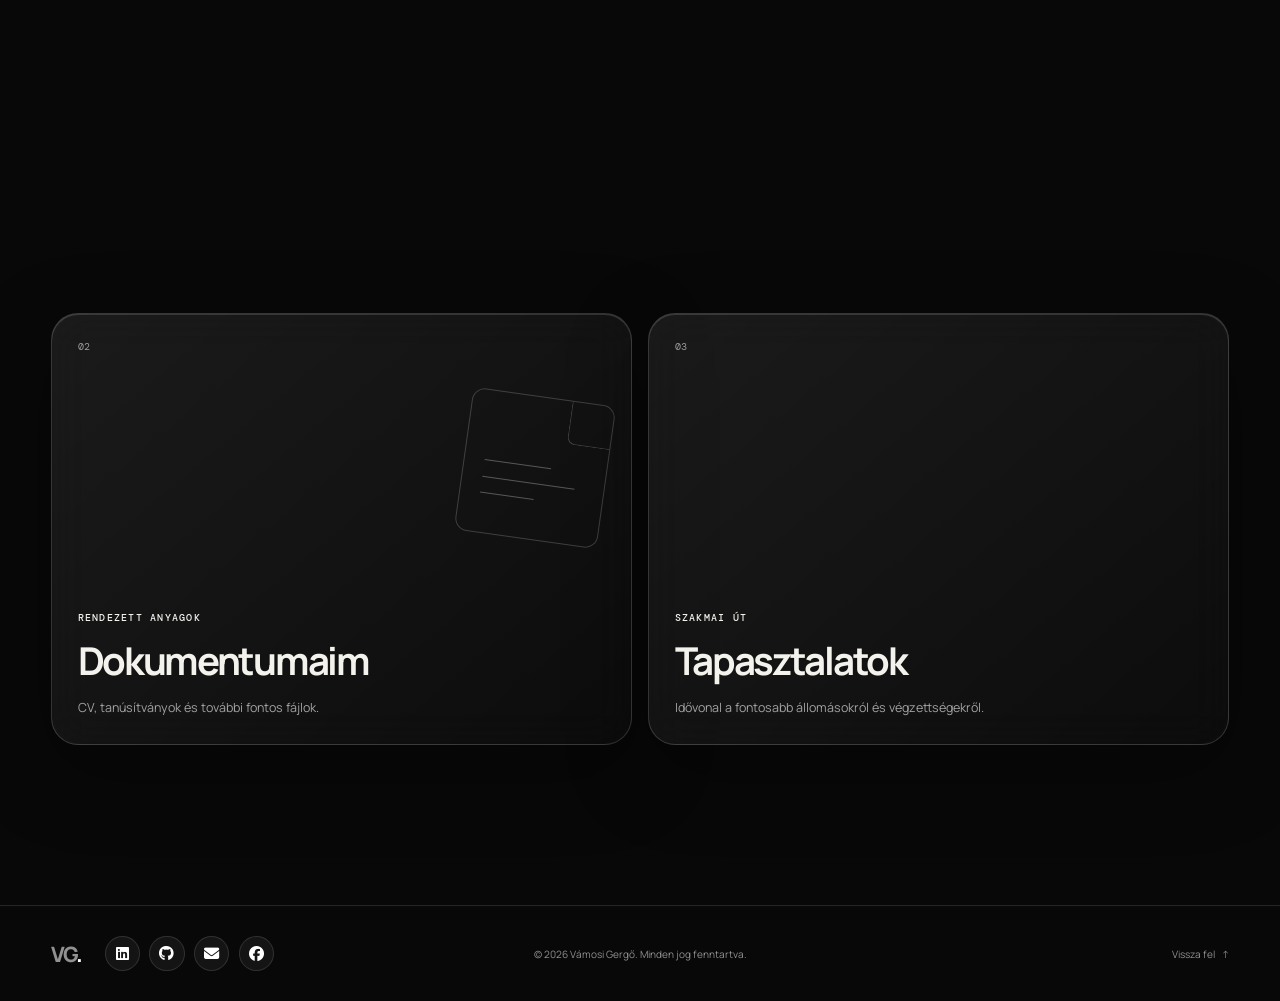
==== commit 1c931eff: "minor index and experience change" ====
--- a/index.html
+++ b/index.html
@@ -96,6 +96,11 @@
                 <br><br>
                 A munka mellett fontos szerepet kap az életemben a sport és az egészséges életmód. Rendszeresen járok edzőterembe, mert úgy gondolom, hogy a fizikai és a mentális teljesítmény szorosan összefügg. Szabadidőmben szívesen foglalkozom videószerkesztéssel, weboldalak készítésével, valamint különböző személyes informatikai projektekkel is, amelyek lehetőséget adnak arra, hogy új technológiákat próbáljak ki és kreatív ötleteimet megvalósítsam.
                 Nyitott, motivált és kitartó személyiségnek tartom magam. Szeretek csapatban dolgozni, ugyanakkor önállóan is hatékonyan oldom meg a rám bízott feladatokat - nem félek kérdezni. :D
+
+                <br><br>
+                Az IT Support Specialist pozíció azért vonz, mert szeretném méginkább elmélyíteni a tudásomat a Microsoft vállalati ökoszisztémájában.
+                Hiszem, hogy a felhasználók támogatása és a mindennapi IT-folyamatokban való részvétel kiváló lehetőséget biztosít arra, hogy gyakorlati tapasztalatot szerezzek egy modern vállalati környezetben. 
+                Hosszú távú célom, hogy stabil Microsoft infrastruktúra-ismeretre építve folyamatosan fejlődjek, és egyre összetettebb informatikai feladatok megoldásában is aktív szerepet vállaljak.
             </p>
         </div>
         <div class="about-overlay" id="aboutOverlay"></div>
